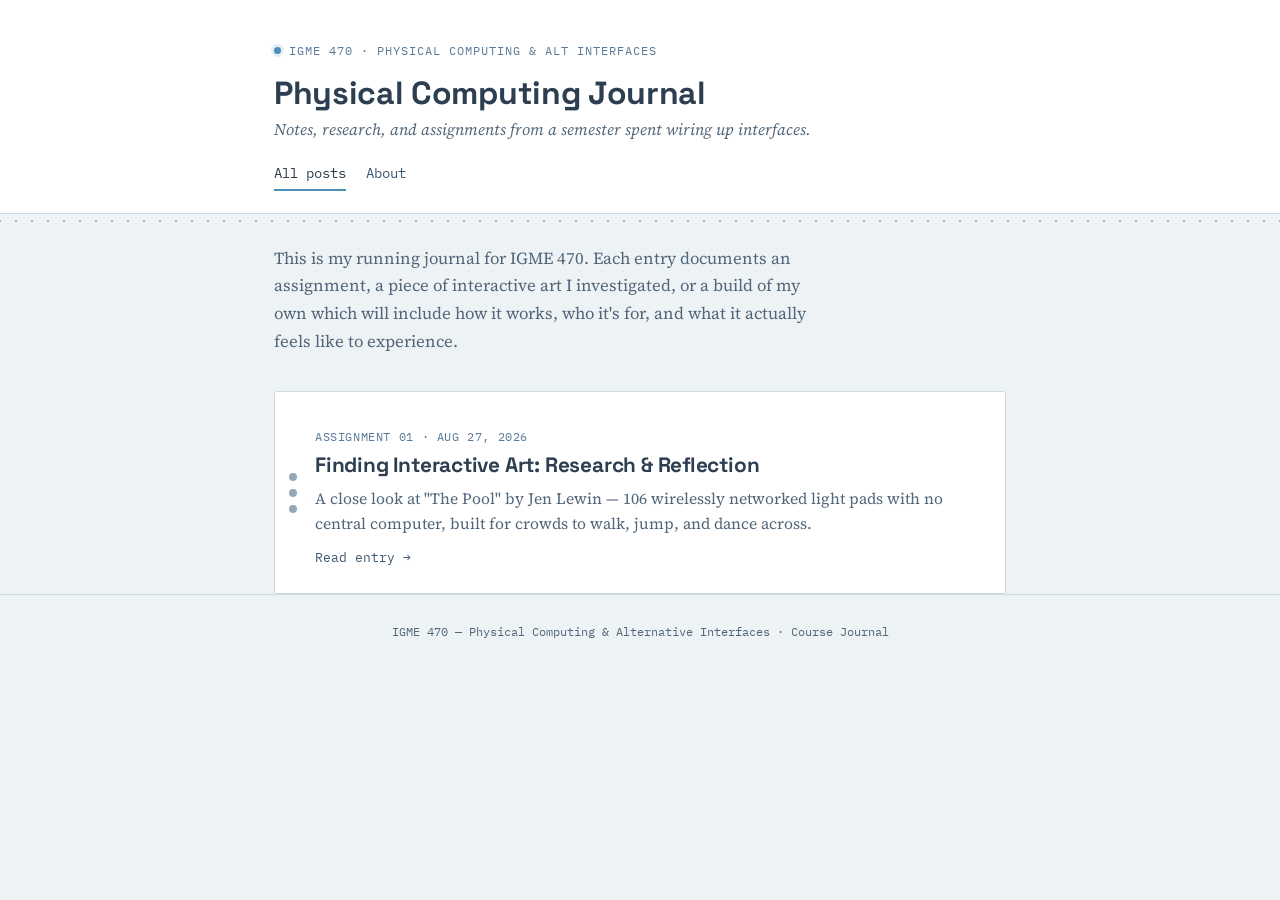
==== index.html @ b7bb46ce "Uploading website files Uploaded html and css files for the foundation of the website and also uploa" ====
<!DOCTYPE html>
<html lang="en">
<head>
<meta charset="UTF-8">
<meta name="viewport" content="width=device-width, initial-scale=1.0">
<title>Physical Computing Journal — IGME 470</title>
<meta name="description" content="Course journal for IGME 470: Physical Computing & Alternative Interfaces. Assignments, research, and reflections.">
<link rel="stylesheet" href="styles.css">
</head>
<body>

<header class="site-header">
  <div class="header-inner">
    <p class="course-tag"><span class="pin-dot"></span>IGME 470 · Physical Computing &amp; Alt Interfaces</p>
    <h1 class="site-title"><a href="index.html">Physical Computing Journal</a></h1>
    <p class="site-tagline">Notes, research, and assignments from a semester spent wiring up interfaces.</p>
    <nav class="site-nav">
      <a href="index.html" class="active">All posts</a>
      <a href="about.html">About</a>
    </nav>
  </div>
</header>
<div class="rail rail-top"></div>

<main class="wrap">

  <section class="intro">
    <p>This is my running journal for IGME 470. Each entry documents an assignment, a piece of interactive art I investigated, or a build of my own which will include how it works, who it's for, and what it actually feels like to experience.</p>
  </section>

  <section class="post-list">

    <a class="post-card" href="posts/2026-08-27-interactive-art-research.html">
      <p class="post-meta">Assignment 01 · Aug 27, 2026</p>
      <h2>Finding Interactive Art: Research &amp; Reflection</h2>
      <p class="post-excerpt">A close look at "The Pool" by Jen Lewin — 106 wirelessly networked light pads with no central computer, built for crowds to walk, jump, and dance across.</p>
      <span class="read-more">Read entry →</span>
    </a>

    <!--
      HOW TO ADD YOUR NEXT ASSIGNMENT
      1. Duplicate a file in /posts, rename it (see README.md for the naming pattern).
      2. Update its title, date, and body content.
      3. Copy the pattern above (one <a class="post-card"> block) and paste it here,
         above this comment, pointing "href" at your new file.
      New posts should go at the TOP of this list so the newest entry appears first.
    -->

  </section>

</main>

<footer class="site-footer">
  IGME 470 — Physical Computing &amp; Alternative Interfaces · Course Journal
</footer>

</body>
</html>
---- styles.css ----
/* ============================================================
   IGME 470 — Physical Computing & Alt Interfaces — Course Journal
   Design: muted steel blue, breadboard-rail motif
   ============================================================ */

@import url('https://fonts.googleapis.com/css2?family=Space+Grotesk:wght@500;600;700&family=Source+Serif+4:ital,opsz,wght@0,8..60,400;0,8..60,500;0,8..60,600;1,8..60,400&family=IBM+Plex+Mono:wght@400;500&display=swap');

:root {
  --bg: #eef2f5;
  --surface: #ffffff;
  --ink: #263340;
  --ink-soft: #52667a;
  --steel: #5b7a99;
  --steel-dark: #3e5872;
  --steel-deep: #2c3e50;
  --line: #cddbe4;
  --pin: #93a9ba;
  --accent: #4a90b8;
  --radius: 3px;
  --max-w: 780px;
}

* { box-sizing: border-box; }

html { scroll-behavior: smooth; }

body {
  margin: 0;
  background: var(--bg);
  color: var(--ink);
  font-family: 'Source Serif 4', Georgia, serif;
  font-size: 1.05rem;
  line-height: 1.65;
  -webkit-font-smoothing: antialiased;
}

/* Faint dotted breadboard texture across the whole page */
body {
  background-image:
    radial-gradient(var(--pin) 1px, transparent 1px);
  background-size: 22px 22px;
  background-position: -4px -4px;
  background-attachment: fixed;
}
body::before {
  content: "";
  position: fixed;
  inset: 0;
  background: linear-gradient(180deg, var(--bg) 0%, var(--bg) 100%);
  opacity: 0.94;
  pointer-events: none;
  z-index: -1;
}

h1, h2, h3, h4 {
  font-family: 'Space Grotesk', 'Segoe UI', sans-serif;
  color: var(--steel-deep);
  line-height: 1.2;
  margin: 0 0 0.5em;
  letter-spacing: -0.01em;
}

a {
  color: var(--steel-dark);
  text-decoration-color: var(--steel);
  text-underline-offset: 3px;
}
a:hover { color: var(--accent); }

.mono {
  font-family: 'IBM Plex Mono', monospace;
}

/* ---------- Layout shell ---------- */
.wrap {
  max-width: var(--max-w);
  margin: 0 auto;
  padding: 0 24px;
}

/* ---------- Breadboard rail (signature divider) ---------- */
.rail {
  height: 14px;
  width: 100%;
  background-image: radial-gradient(var(--steel) 1.6px, transparent 1.6px);
  background-size: 16px 14px;
  background-position: center;
  opacity: 0.55;
}
.rail.rail-top { margin-bottom: 0; }

/* ---------- Header / nav ---------- */
header.site-header {
  background: var(--surface);
  border-bottom: 1px solid var(--line);
}
.header-inner {
  max-width: var(--max-w);
  margin: 0 auto;
  padding: 28px 24px 22px;
}
.course-tag {
  font-family: 'IBM Plex Mono', monospace;
  font-size: 0.78rem;
  letter-spacing: 0.08em;
  text-transform: uppercase;
  color: var(--steel);
  display: flex;
  align-items: center;
  gap: 8px;
}
.course-tag .pin-dot {
  width: 7px; height: 7px; border-radius: 50%;
  background: var(--accent);
  box-shadow: 0 0 0 3px rgba(74,144,184,0.15);
}
.site-title {
  font-size: 2rem;
  margin: 6px 0 4px;
}
.site-title a { color: var(--steel-deep); text-decoration: none; }
.site-tagline {
  color: var(--ink-soft);
  font-family: 'Source Serif 4', serif;
  font-style: italic;
  font-size: 1rem;
  margin: 0;
}

nav.site-nav {
  margin-top: 16px;
  display: flex;
  gap: 20px;
  font-family: 'IBM Plex Mono', monospace;
  font-size: 0.85rem;
}
nav.site-nav a {
  text-decoration: none;
  color: var(--steel-dark);
  padding: 4px 0;
  border-bottom: 2px solid transparent;
}
nav.site-nav a:hover,
nav.site-nav a.active {
  border-bottom-color: var(--accent);
  color: var(--steel-deep);
}

/* ---------- Main / post list ---------- */
main { padding: 40px 0 80px; }

.intro {
  margin-bottom: 36px;
}
.intro p { color: var(--ink-soft); max-width: 62ch; }

.post-list {
  display: flex;
  flex-direction: column;
  gap: 18px;
}

/* Post preview card — styled like a component on a breadboard:
   two "pins" on the left connect to a horizontal lead into the card. */
.post-card {
  position: relative;
  display: block;
  background: var(--surface);
  border: 1px solid var(--line);
  border-radius: var(--radius);
  padding: 22px 24px 22px 40px;
  text-decoration: none;
  color: inherit;
  transition: border-color 0.15s ease, transform 0.15s ease, box-shadow 0.15s ease;
}
.post-card::before {
  /* the two connector pins */
  content: "";
  position: absolute;
  left: 14px;
  top: 50%;
  transform: translateY(-50%);
  width: 8px;
  height: 8px;
  border-radius: 50%;
  background: var(--pin);
  box-shadow: 0 -16px 0 var(--pin), 0 16px 0 var(--pin);
}
.post-card:hover {
  border-color: var(--steel);
  transform: translateX(2px);
  box-shadow: 4px 4px 0 rgba(91,122,153,0.10);
}
.post-card:hover::before {
  background: var(--accent);
  box-shadow: 0 -16px 0 var(--accent), 0 16px 0 var(--accent);
}

.post-meta {
  font-family: 'IBM Plex Mono', monospace;
  font-size: 0.76rem;
  letter-spacing: 0.05em;
  text-transform: uppercase;
  color: var(--steel);
  margin-bottom: 6px;
}
.post-card h2 {
  font-size: 1.3rem;
  margin: 0 0 8px;
}
.post-excerpt {
  color: var(--ink-soft);
  font-size: 0.98rem;
  margin: 0;
}
.read-more {
  display: inline-block;
  margin-top: 10px;
  font-family: 'IBM Plex Mono', monospace;
  font-size: 0.8rem;
  color: var(--steel-dark);
}

/* ---------- Single post page ---------- */
article.post {
  background: var(--surface);
  border: 1px solid var(--line);
  border-radius: var(--radius);
  padding: 40px;
}
.post-header { margin-bottom: 28px; border-bottom: 1px dashed var(--line); padding-bottom: 24px; }
.post-header .post-meta { margin-bottom: 10px; }
.post-header h1 { font-size: 2rem; }

article.post h2 {
  font-size: 1.25rem;
  margin-top: 2em;
  padding-top: 0.4em;
  border-top: 1px solid var(--line);
}
article.post p { margin: 0 0 1.1em; }
article.post ul, article.post ol { margin: 0 0 1.1em; padding-left: 1.4em; }
article.post li { margin-bottom: 0.4em; }
article.post blockquote {
  margin: 1.4em 0;
  padding: 4px 20px;
  border-left: 3px solid var(--steel);
  color: var(--ink-soft);
  font-style: italic;
}
article.post a { font-weight: 500; }

.back-link {
  display: inline-flex;
  align-items: center;
  gap: 6px;
  margin-bottom: 20px;
  font-family: 'IBM Plex Mono', monospace;
  font-size: 0.82rem;
  text-decoration: none;
  color: var(--steel-dark);
}
.back-link:hover { color: var(--accent); }

.tag-row {
  margin-top: 30px;
  padding-top: 20px;
  border-top: 1px dashed var(--line);
  display: flex;
  gap: 8px;
  flex-wrap: wrap;
}
.tag {
  font-family: 'IBM Plex Mono', monospace;
  font-size: 0.72rem;
  color: var(--steel-dark);
  background: #e3ebf0;
  border: 1px solid var(--line);
  padding: 3px 9px;
  border-radius: 20px;
}

/* ---------- Footer ---------- */
footer.site-footer {
  border-top: 1px solid var(--line);
  padding: 26px 0 40px;
  text-align: center;
  color: var(--ink-soft);
  font-family: 'IBM Plex Mono', monospace;
  font-size: 0.78rem;
}

/* ---------- Focus states (accessibility) ---------- */
a:focus-visible, button:focus-visible {
  outline: 2px solid var(--accent);
  outline-offset: 3px;
}

/* ---------- Responsive ---------- */
@media (max-width: 600px) {
  .header-inner { padding: 22px 20px 18px; }
  .site-title { font-size: 1.6rem; }
  article.post { padding: 26px 20px; }
  .post-card { padding: 18px 18px 18px 34px; }
}

/* ---------- Reduced motion ---------- */
@media (prefers-reduced-motion: reduce) {
  html { scroll-behavior: auto; }
  .post-card { transition: none; }
}
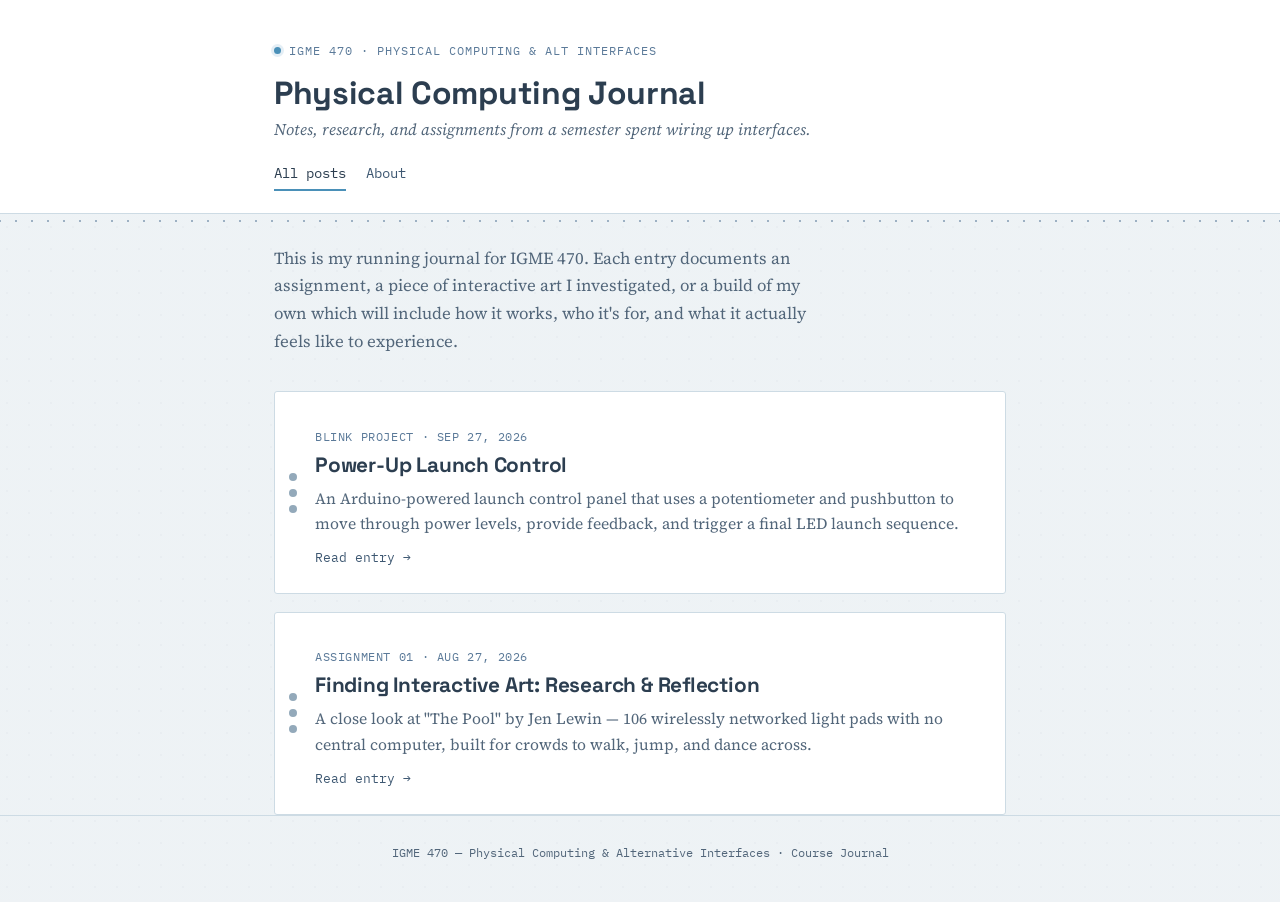
==== commit 0a81fbaa: "Add Blink Project to homepage" ====
--- a/index.html
+++ b/index.html
@@ -1,58 +1,63 @@
 <!DOCTYPE html>
 <html lang="en">
+
 <head>
-<meta charset="UTF-8">
-<meta name="viewport" content="width=device-width, initial-scale=1.0">
-<title>Physical Computing Journal — IGME 470</title>
-<meta name="description" content="Course journal for IGME 470: Physical Computing & Alternative Interfaces. Assignments, research, and reflections.">
-<link rel="stylesheet" href="styles.css">
+  <meta charset="UTF-8">
+  <meta name="viewport" content="width=device-width, initial-scale=1.0">
+  <title>Physical Computing Journal — IGME 470</title>
+  <meta name="description"
+    content="Course journal for IGME 470: Physical Computing & Alternative Interfaces. Assignments, research, and reflections.">
+  <link rel="stylesheet" href="styles.css">
 </head>
+
 <body>
 
-<header class="site-header">
-  <div class="header-inner">
-    <p class="course-tag"><span class="pin-dot"></span>IGME 470 · Physical Computing &amp; Alt Interfaces</p>
-    <h1 class="site-title"><a href="index.html">Physical Computing Journal</a></h1>
-    <p class="site-tagline">Notes, research, and assignments from a semester spent wiring up interfaces.</p>
-    <nav class="site-nav">
-      <a href="index.html" class="active">All posts</a>
-      <a href="about.html">About</a>
-    </nav>
-  </div>
-</header>
-<div class="rail rail-top"></div>
+  <header class="site-header">
+    <div class="header-inner">
+      <p class="course-tag"><span class="pin-dot"></span>IGME 470 · Physical Computing &amp; Alt Interfaces</p>
+      <h1 class="site-title"><a href="index.html">Physical Computing Journal</a></h1>
+      <p class="site-tagline">Notes, research, and assignments from a semester spent wiring up interfaces.</p>
+      <nav class="site-nav">
+        <a href="index.html" class="active">All posts</a>
+        <a href="about.html">About</a>
+      </nav>
+    </div>
+  </header>
+  <div class="rail rail-top"></div>
 
-<main class="wrap">
+  <main class="wrap">
 
-  <section class="intro">
-    <p>This is my running journal for IGME 470. Each entry documents an assignment, a piece of interactive art I investigated, or a build of my own which will include how it works, who it's for, and what it actually feels like to experience.</p>
-  </section>
+    <section class="intro">
+      <p>This is my running journal for IGME 470. Each entry documents an assignment, a piece of interactive art I
+        investigated, or a build of my own which will include how it works, who it's for, and what it actually feels
+        like to experience.</p>
+    </section>
 
-  <section class="post-list">
+    <section class="post-list">
 
-    <a class="post-card" href="posts/2026-08-27-interactive-art-research.html">
-      <p class="post-meta">Assignment 01 · Aug 27, 2026</p>
-      <h2>Finding Interactive Art: Research &amp; Reflection</h2>
-      <p class="post-excerpt">A close look at "The Pool" by Jen Lewin — 106 wirelessly networked light pads with no central computer, built for crowds to walk, jump, and dance across.</p>
-      <span class="read-more">Read entry →</span>
-    </a>
+      <a class="post-card" href="posts/2026-09-23-blink-project.html">
+        <p class="post-meta">Blink Project · Sep 27, 2026</p>
+        <h2>Power-Up Launch Control</h2>
+        <p class="post-excerpt">An Arduino-powered launch control panel that uses a potentiometer and pushbutton to move through power levels, provide feedback, and trigger a final LED launch sequence.</p>
+        <span class="read-more">Read entry →</span>
+      </a>
 
-    <!--
-      HOW TO ADD YOUR NEXT ASSIGNMENT
-      1. Duplicate a file in /posts, rename it (see README.md for the naming pattern).
-      2. Update its title, date, and body content.
-      3. Copy the pattern above (one <a class="post-card"> block) and paste it here,
-         above this comment, pointing "href" at your new file.
-      New posts should go at the TOP of this list so the newest entry appears first.
-    -->
+      <a class="post-card" href="posts/2026-08-27-interactive-art-research.html">
+        <p class="post-meta">Assignment 01 · Aug 27, 2026</p>
+        <h2>Finding Interactive Art: Research &amp; Reflection</h2>
+        <p class="post-excerpt">A close look at "The Pool" by Jen Lewin — 106 wirelessly networked light pads with no
+          central computer, built for crowds to walk, jump, and dance across.</p>
+        <span class="read-more">Read entry →</span>
+      </a>
 
-  </section>
+    </section>
 
-</main>
+  </main>
 
-<footer class="site-footer">
-  IGME 470 — Physical Computing &amp; Alternative Interfaces · Course Journal
-</footer>
+  <footer class="site-footer">
+    IGME 470 — Physical Computing &amp; Alternative Interfaces · Course Journal
+  </footer>
 
 </body>
+
 </html>
--- a/styles.css
+++ b/styles.css
@@ -1,7 +1,3 @@
-/* ============================================================
-   IGME 470 — Physical Computing & Alt Interfaces — Course Journal
-   Design: muted steel blue, breadboard-rail motif
-   ============================================================ */
 
 @import url('https://fonts.googleapis.com/css2?family=Space+Grotesk:wght@500;600;700&family=Source+Serif+4:ital,opsz,wght@0,8..60,400;0,8..60,500;0,8..60,600;1,8..60,400&family=IBM+Plex+Mono:wght@400;500&display=swap');
 
@@ -34,7 +30,6 @@
   -webkit-font-smoothing: antialiased;
 }
 
-/* Faint dotted breadboard texture across the whole page */
 body {
   background-image:
     radial-gradient(var(--pin) 1px, transparent 1px);
@@ -71,14 +66,13 @@
   font-family: 'IBM Plex Mono', monospace;
 }
 
-/* ---------- Layout shell ---------- */
 .wrap {
   max-width: var(--max-w);
   margin: 0 auto;
   padding: 0 24px;
 }
 
-/* ---------- Breadboard rail (signature divider) ---------- */
+/* --signature divider-- */
 .rail {
   height: 14px;
   width: 100%;
@@ -89,7 +83,7 @@
 }
 .rail.rail-top { margin-bottom: 0; }
 
-/* ---------- Header / nav ---------- */
+/* -- header/nav --*/
 header.site-header {
   background: var(--surface);
   border-bottom: 1px solid var(--line);
@@ -146,7 +140,7 @@
   color: var(--steel-deep);
 }
 
-/* ---------- Main / post list ---------- */
+/* -- main/post list -- */
 main { padding: 40px 0 80px; }
 
 .intro {
@@ -160,8 +154,6 @@
   gap: 18px;
 }
 
-/* Post preview card — styled like a component on a breadboard:
-   two "pins" on the left connect to a horizontal lead into the card. */
 .post-card {
   position: relative;
   display: block;
@@ -174,7 +166,6 @@
   transition: border-color 0.15s ease, transform 0.15s ease, box-shadow 0.15s ease;
 }
 .post-card::before {
-  /* the two connector pins */
   content: "";
   position: absolute;
   left: 14px;
@@ -221,7 +212,7 @@
   color: var(--steel-dark);
 }
 
-/* ---------- Single post page ---------- */
+/* -- single post page --*/
 article.post {
   background: var(--surface);
   border: 1px solid var(--line);
@@ -280,7 +271,7 @@
   border-radius: 20px;
 }
 
-/* ---------- Footer ---------- */
+/* --footer -- */
 footer.site-footer {
   border-top: 1px solid var(--line);
   padding: 26px 0 40px;
@@ -290,13 +281,13 @@
   font-size: 0.78rem;
 }
 
-/* ---------- Focus states (accessibility) ---------- */
+/* -- focus states (accessibility) -- */
 a:focus-visible, button:focus-visible {
   outline: 2px solid var(--accent);
   outline-offset: 3px;
 }
 
-/* ---------- Responsive ---------- */
+/* -- responsive-- */
 @media (max-width: 600px) {
   .header-inner { padding: 22px 20px 18px; }
   .site-title { font-size: 1.6rem; }
@@ -304,7 +295,7 @@
   .post-card { padding: 18px 18px 18px 34px; }
 }
 
-/* ---------- Reduced motion ---------- */
+/* -- reduced motion - */
 @media (prefers-reduced-motion: reduce) {
   html { scroll-behavior: auto; }
   .post-card { transition: none; }
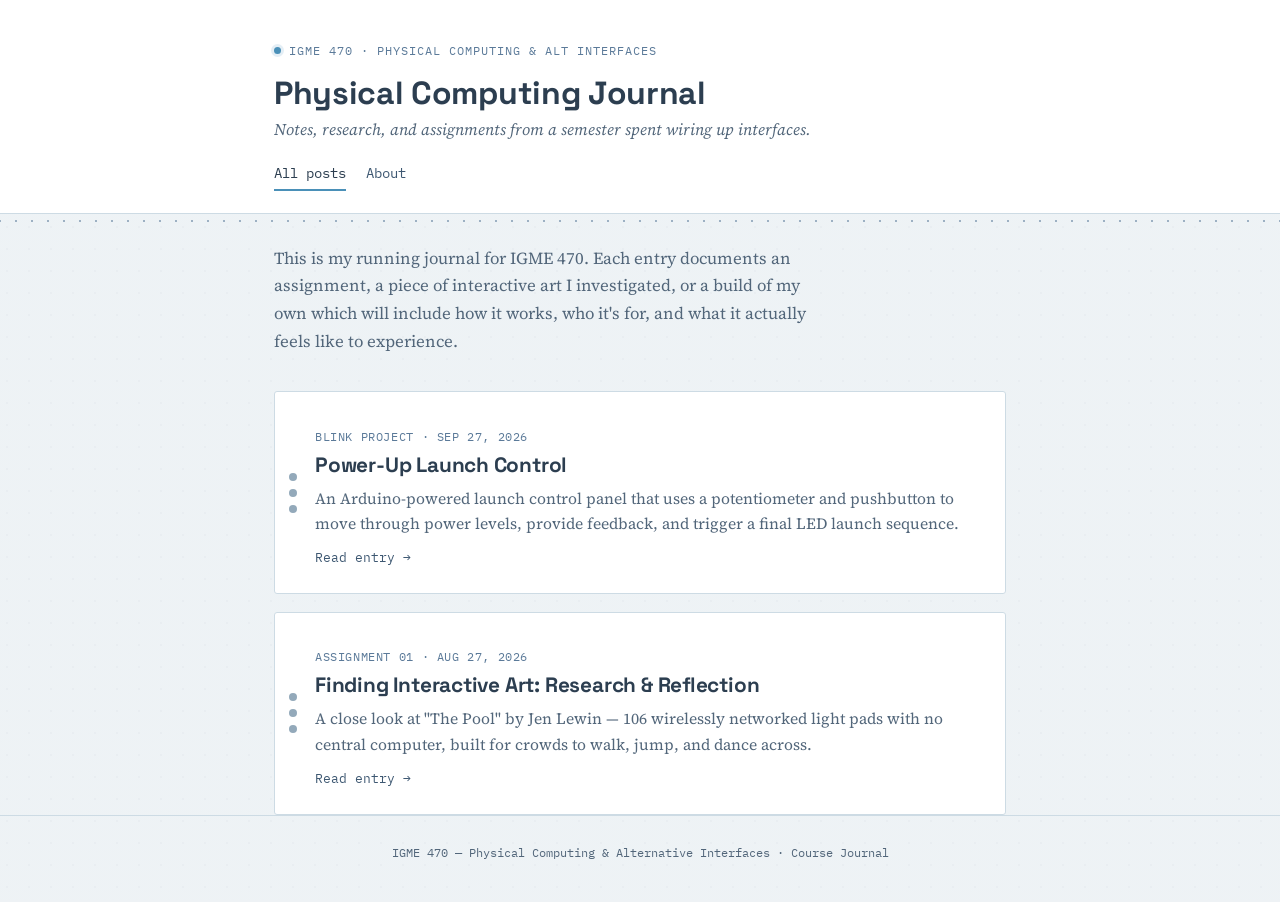
==== commit ff307e2b: "reuploading index and styles" ====
--- a/index.html
+++ b/index.html
@@ -60,4 +60,4 @@
 
 </body>
 
-</html>
+</html>
--- a/styles.css
+++ b/styles.css
@@ -1,4 +1,3 @@
-
 @import url('https://fonts.googleapis.com/css2?family=Space+Grotesk:wght@500;600;700&family=Source+Serif+4:ital,opsz,wght@0,8..60,400;0,8..60,500;0,8..60,600;1,8..60,400&family=IBM+Plex+Mono:wght@400;500&display=swap');
 
 :root {
@@ -16,9 +15,13 @@
   --max-w: 780px;
 }
 
-* { box-sizing: border-box; }
-
-html { scroll-behavior: smooth; }
+* {
+  box-sizing: border-box;
+}
+
+html {
+  scroll-behavior: smooth;
+}
 
 body {
   margin: 0;
@@ -30,6 +33,7 @@
   -webkit-font-smoothing: antialiased;
 }
 
+/* Faint dotted breadboard texture across the whole page */
 body {
   background-image:
     radial-gradient(var(--pin) 1px, transparent 1px);
@@ -37,6 +41,7 @@
   background-position: -4px -4px;
   background-attachment: fixed;
 }
+
 body::before {
   content: "";
   position: fixed;
@@ -47,7 +52,10 @@
   z-index: -1;
 }
 
-h1, h2, h3, h4 {
+h1,
+h2,
+h3,
+h4 {
   font-family: 'Space Grotesk', 'Segoe UI', sans-serif;
   color: var(--steel-deep);
   line-height: 1.2;
@@ -60,7 +68,10 @@
   text-decoration-color: var(--steel);
   text-underline-offset: 3px;
 }
-a:hover { color: var(--accent); }
+
+a:hover {
+  color: var(--accent);
+}
 
 .mono {
   font-family: 'IBM Plex Mono', monospace;
@@ -72,7 +83,6 @@
   padding: 0 24px;
 }
 
-/* --signature divider-- */
 .rail {
   height: 14px;
   width: 100%;
@@ -81,18 +91,23 @@
   background-position: center;
   opacity: 0.55;
 }
-.rail.rail-top { margin-bottom: 0; }
-
-/* -- header/nav --*/
+
+.rail.rail-top {
+  margin-bottom: 0;
+}
+
+/* Header / nav  */
 header.site-header {
   background: var(--surface);
   border-bottom: 1px solid var(--line);
 }
+
 .header-inner {
   max-width: var(--max-w);
   margin: 0 auto;
   padding: 28px 24px 22px;
 }
+
 .course-tag {
   font-family: 'IBM Plex Mono', monospace;
   font-size: 0.78rem;
@@ -103,16 +118,25 @@
   align-items: center;
   gap: 8px;
 }
+
 .course-tag .pin-dot {
-  width: 7px; height: 7px; border-radius: 50%;
+  width: 7px;
+  height: 7px;
+  border-radius: 50%;
   background: var(--accent);
-  box-shadow: 0 0 0 3px rgba(74,144,184,0.15);
-}
+  box-shadow: 0 0 0 3px rgba(74, 144, 184, 0.15);
+}
+
 .site-title {
   font-size: 2rem;
   margin: 6px 0 4px;
 }
-.site-title a { color: var(--steel-deep); text-decoration: none; }
+
+.site-title a {
+  color: var(--steel-deep);
+  text-decoration: none;
+}
+
 .site-tagline {
   color: var(--ink-soft);
   font-family: 'Source Serif 4', serif;
@@ -128,25 +152,33 @@
   font-family: 'IBM Plex Mono', monospace;
   font-size: 0.85rem;
 }
+
 nav.site-nav a {
   text-decoration: none;
   color: var(--steel-dark);
   padding: 4px 0;
   border-bottom: 2px solid transparent;
 }
+
 nav.site-nav a:hover,
 nav.site-nav a.active {
   border-bottom-color: var(--accent);
   color: var(--steel-deep);
 }
 
-/* -- main/post list -- */
-main { padding: 40px 0 80px; }
+/*  Main / post list */
+main {
+  padding: 40px 0 80px;
+}
 
 .intro {
   margin-bottom: 36px;
 }
-.intro p { color: var(--ink-soft); max-width: 62ch; }
+
+.intro p {
+  color: var(--ink-soft);
+  max-width: 62ch;
+}
 
 .post-list {
   display: flex;
@@ -165,6 +197,7 @@
   color: inherit;
   transition: border-color 0.15s ease, transform 0.15s ease, box-shadow 0.15s ease;
 }
+
 .post-card::before {
   content: "";
   position: absolute;
@@ -177,11 +210,13 @@
   background: var(--pin);
   box-shadow: 0 -16px 0 var(--pin), 0 16px 0 var(--pin);
 }
+
 .post-card:hover {
   border-color: var(--steel);
   transform: translateX(2px);
-  box-shadow: 4px 4px 0 rgba(91,122,153,0.10);
-}
+  box-shadow: 4px 4px 0 rgba(91, 122, 153, 0.10);
+}
+
 .post-card:hover::before {
   background: var(--accent);
   box-shadow: 0 -16px 0 var(--accent), 0 16px 0 var(--accent);
@@ -195,15 +230,18 @@
   color: var(--steel);
   margin-bottom: 6px;
 }
+
 .post-card h2 {
   font-size: 1.3rem;
   margin: 0 0 8px;
 }
+
 .post-excerpt {
   color: var(--ink-soft);
   font-size: 0.98rem;
   margin: 0;
 }
+
 .read-more {
   display: inline-block;
   margin-top: 10px;
@@ -212,16 +250,27 @@
   color: var(--steel-dark);
 }
 
-/* -- single post page --*/
+/* Single post page */
 article.post {
   background: var(--surface);
   border: 1px solid var(--line);
   border-radius: var(--radius);
   padding: 40px;
 }
-.post-header { margin-bottom: 28px; border-bottom: 1px dashed var(--line); padding-bottom: 24px; }
-.post-header .post-meta { margin-bottom: 10px; }
-.post-header h1 { font-size: 2rem; }
+
+.post-header {
+  margin-bottom: 28px;
+  border-bottom: 1px dashed var(--line);
+  padding-bottom: 24px;
+}
+
+.post-header .post-meta {
+  margin-bottom: 10px;
+}
+
+.post-header h1 {
+  font-size: 2rem;
+}
 
 article.post h2 {
   font-size: 1.25rem;
@@ -229,9 +278,21 @@
   padding-top: 0.4em;
   border-top: 1px solid var(--line);
 }
-article.post p { margin: 0 0 1.1em; }
-article.post ul, article.post ol { margin: 0 0 1.1em; padding-left: 1.4em; }
-article.post li { margin-bottom: 0.4em; }
+
+article.post p {
+  margin: 0 0 1.1em;
+}
+
+article.post ul,
+article.post ol {
+  margin: 0 0 1.1em;
+  padding-left: 1.4em;
+}
+
+article.post li {
+  margin-bottom: 0.4em;
+}
+
 article.post blockquote {
   margin: 1.4em 0;
   padding: 4px 20px;
@@ -239,7 +300,38 @@
   color: var(--ink-soft);
   font-style: italic;
 }
-article.post a { font-weight: 500; }
+
+article.post a {
+  font-weight: 500;
+}
+
+article.post img {
+  display: block;
+  max-width: 100%;
+  height: auto;
+  margin: 1.5em auto;
+}
+
+article.post video {
+  display: block;
+  max-width: 100%;
+  height: auto;
+  margin: 1.5em auto;
+}
+
+article.post pre {
+  background: #eef2f5;
+  border: 1px solid var(--line);
+  padding: 20px;
+  overflow-x: auto;
+  margin: 1.5em 0;
+}
+
+article.post code {
+  font-family: 'IBM Plex Mono', monospace;
+  font-size: 0.85rem;
+  line-height: 1.6;
+}
 
 .back-link {
   display: inline-flex;
@@ -251,7 +343,10 @@
   text-decoration: none;
   color: var(--steel-dark);
 }
-.back-link:hover { color: var(--accent); }
+
+.back-link:hover {
+  color: var(--accent);
+}
 
 .tag-row {
   margin-top: 30px;
@@ -261,6 +356,7 @@
   gap: 8px;
   flex-wrap: wrap;
 }
+
 .tag {
   font-family: 'IBM Plex Mono', monospace;
   font-size: 0.72rem;
@@ -271,7 +367,7 @@
   border-radius: 20px;
 }
 
-/* --footer -- */
+/*  Footer */
 footer.site-footer {
   border-top: 1px solid var(--line);
   padding: 26px 0 40px;
@@ -281,22 +377,39 @@
   font-size: 0.78rem;
 }
 
-/* -- focus states (accessibility) -- */
-a:focus-visible, button:focus-visible {
+/* Focus states (accessibility)  */
+a:focus-visible,
+button:focus-visible {
   outline: 2px solid var(--accent);
   outline-offset: 3px;
 }
 
-/* -- responsive-- */
+/* Responsive */
 @media (max-width: 600px) {
-  .header-inner { padding: 22px 20px 18px; }
-  .site-title { font-size: 1.6rem; }
-  article.post { padding: 26px 20px; }
-  .post-card { padding: 18px 18px 18px 34px; }
-}
-
-/* -- reduced motion - */
+  .header-inner {
+    padding: 22px 20px 18px;
+  }
+
+  .site-title {
+    font-size: 1.6rem;
+  }
+
+  article.post {
+    padding: 26px 20px;
+  }
+
+  .post-card {
+    padding: 18px 18px 18px 34px;
+  }
+}
+
+/* Reduced motion*/
 @media (prefers-reduced-motion: reduce) {
-  html { scroll-behavior: auto; }
-  .post-card { transition: none; }
-}
+  html {
+    scroll-behavior: auto;
+  }
+
+  .post-card {
+    transition: none;
+  }
+}
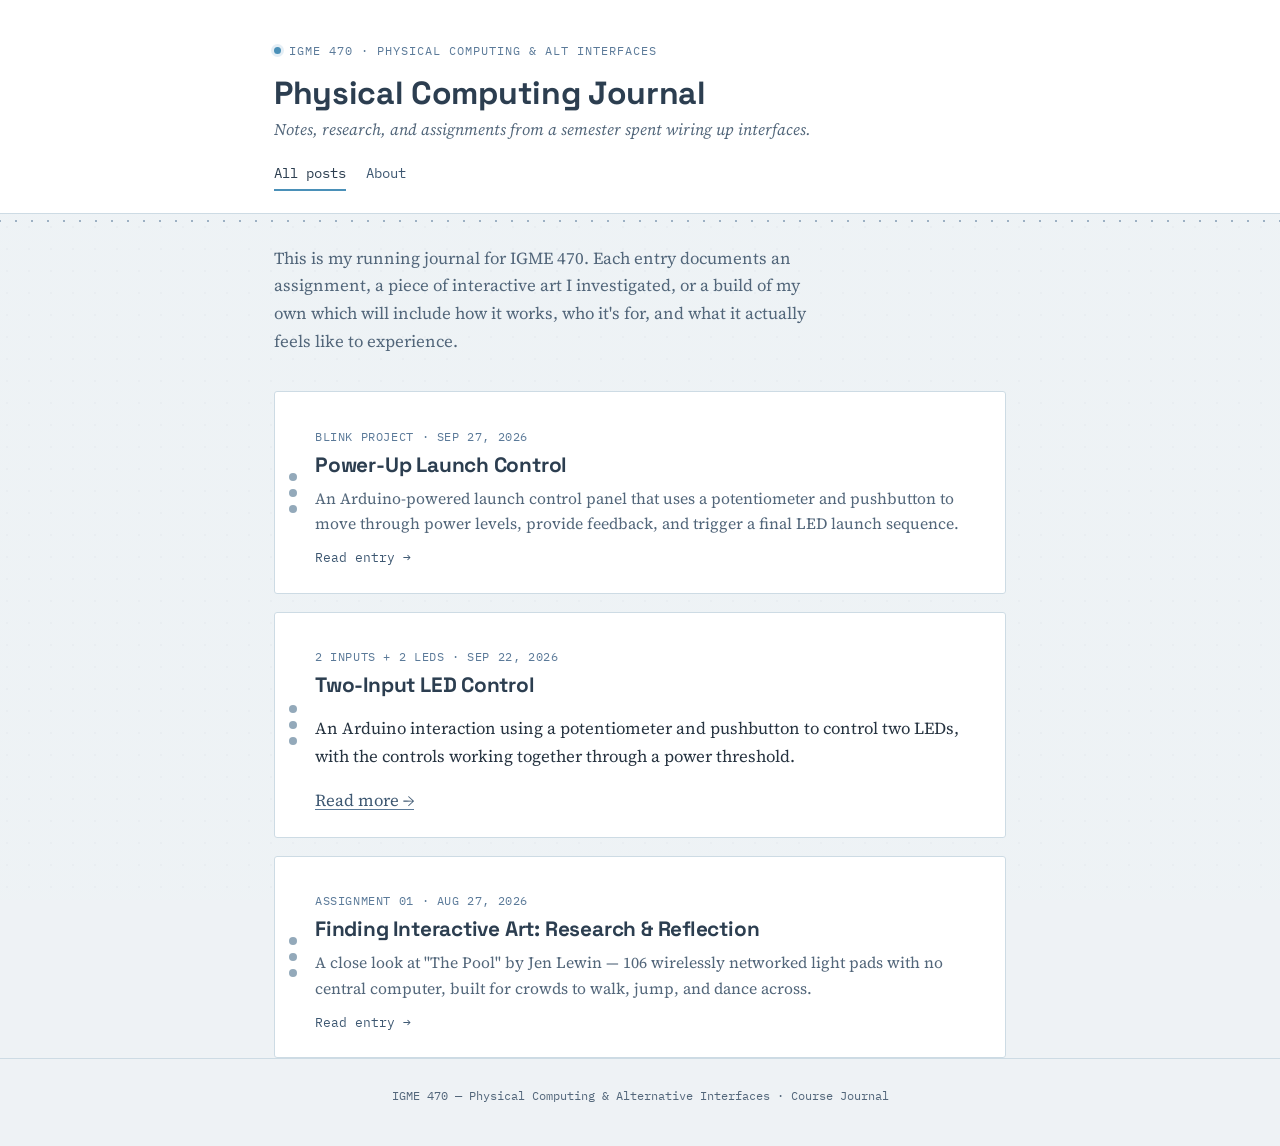
==== commit aeed5472: "Update index.html" ====
--- a/index.html
+++ b/index.html
@@ -42,6 +42,16 @@
         <span class="read-more">Read entry →</span>
       </a>
 
+      <article class="post-card">
+        <p class="post-meta">2 Inputs + 2 LEDs · Sep 22, 2026</p>
+        <h2>Two-Input LED Control</h2>
+        <p>
+          An Arduino interaction using a potentiometer and pushbutton to control
+          two LEDs, with the controls working together through a power threshold.
+        </p>
+        <a href="posts/2026-09-22-two-input-two-led.html">Read more →</a>
+      </article>
+
       <a class="post-card" href="posts/2026-08-27-interactive-art-research.html">
         <p class="post-meta">Assignment 01 · Aug 27, 2026</p>
         <h2>Finding Interactive Art: Research &amp; Reflection</h2>
@@ -60,4 +70,4 @@
 
 </body>
 
-</html>+</html>
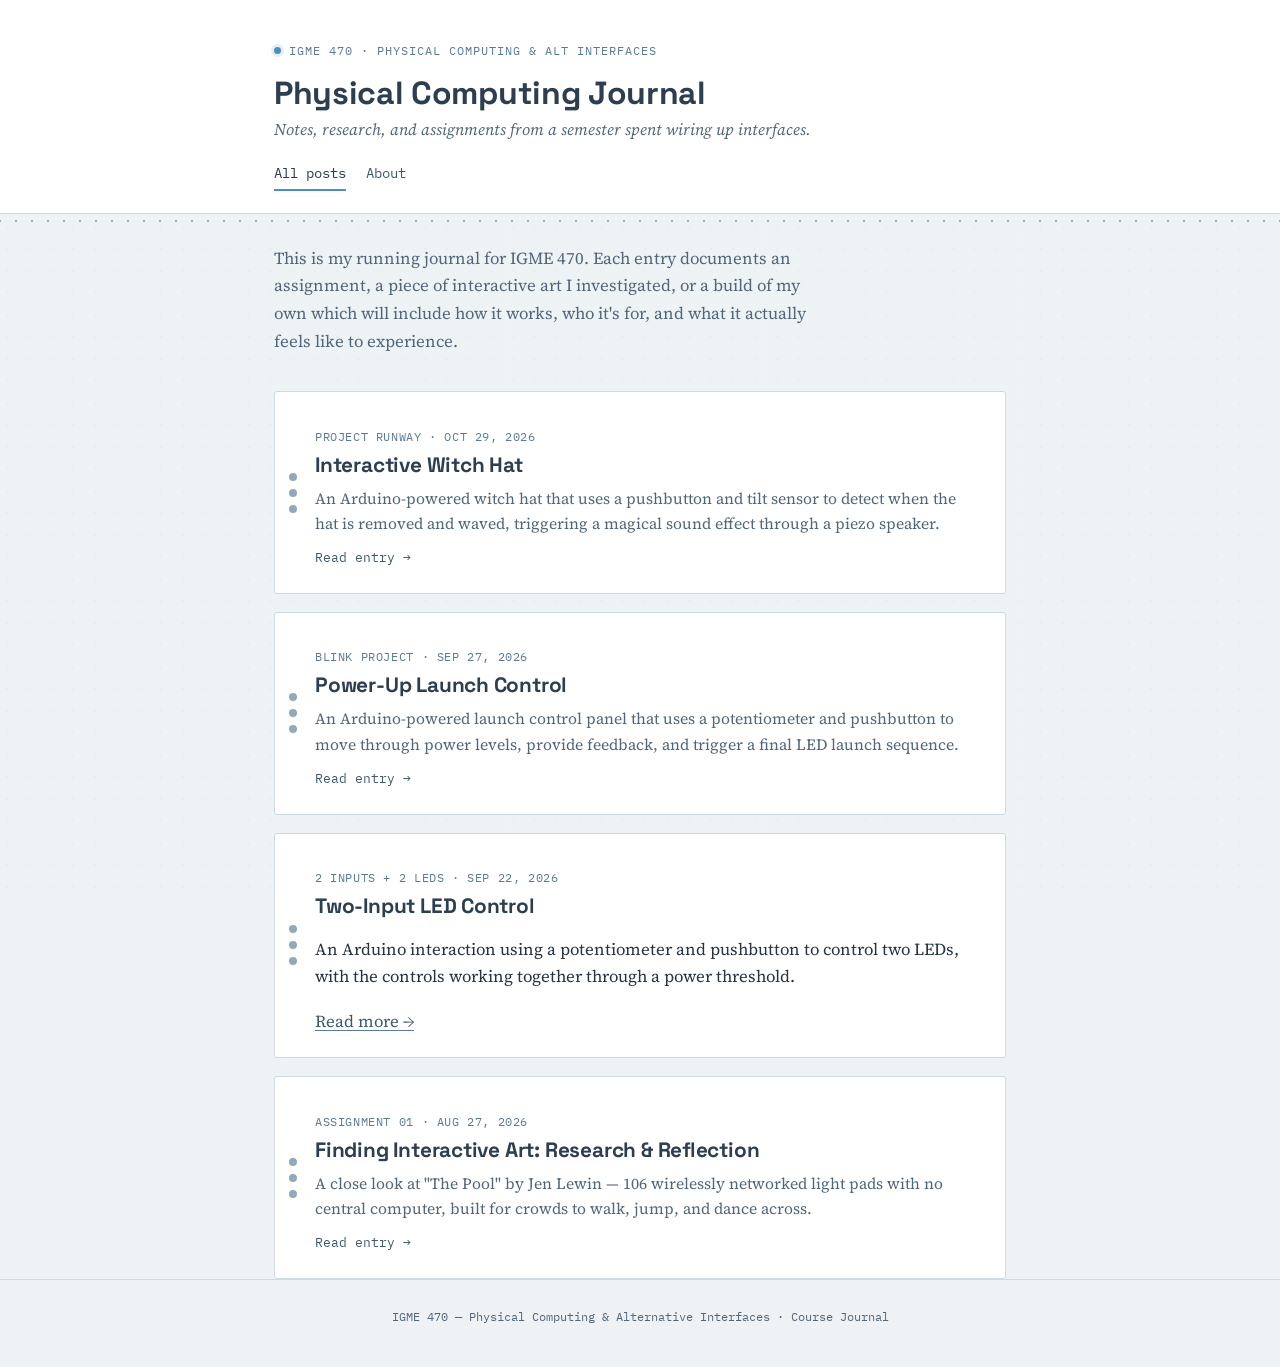
==== commit 53db75cd: "uploading updated index.html file" ====
--- a/index.html
+++ b/index.html
@@ -35,10 +35,18 @@
 
     <section class="post-list">
 
+      <a class="post-card" href="posts/2026-10-29-runway-project.html">
+        <p class="post-meta">Project Runway · Oct 29, 2026</p>
+        <h2>Interactive Witch Hat</h2>
+        <p class="post-excerpt">An Arduino-powered witch hat that uses a pushbutton and tilt sensor to detect when the hat is removed and waved, triggering a magical sound effect through a piezo speaker.</p>
+        <span class="read-more">Read entry →</span>
+      </a>
+
       <a class="post-card" href="posts/2026-09-23-blink-project.html">
         <p class="post-meta">Blink Project · Sep 27, 2026</p>
         <h2>Power-Up Launch Control</h2>
-        <p class="post-excerpt">An Arduino-powered launch control panel that uses a potentiometer and pushbutton to move through power levels, provide feedback, and trigger a final LED launch sequence.</p>
+        <p class="post-excerpt">An Arduino-powered launch control panel that uses a potentiometer and pushbutton to move
+          through power levels, provide feedback, and trigger a final LED launch sequence.</p>
         <span class="read-more">Read entry →</span>
       </a>
 
@@ -70,4 +78,4 @@
 
 </body>
 
-</html>
+</html>
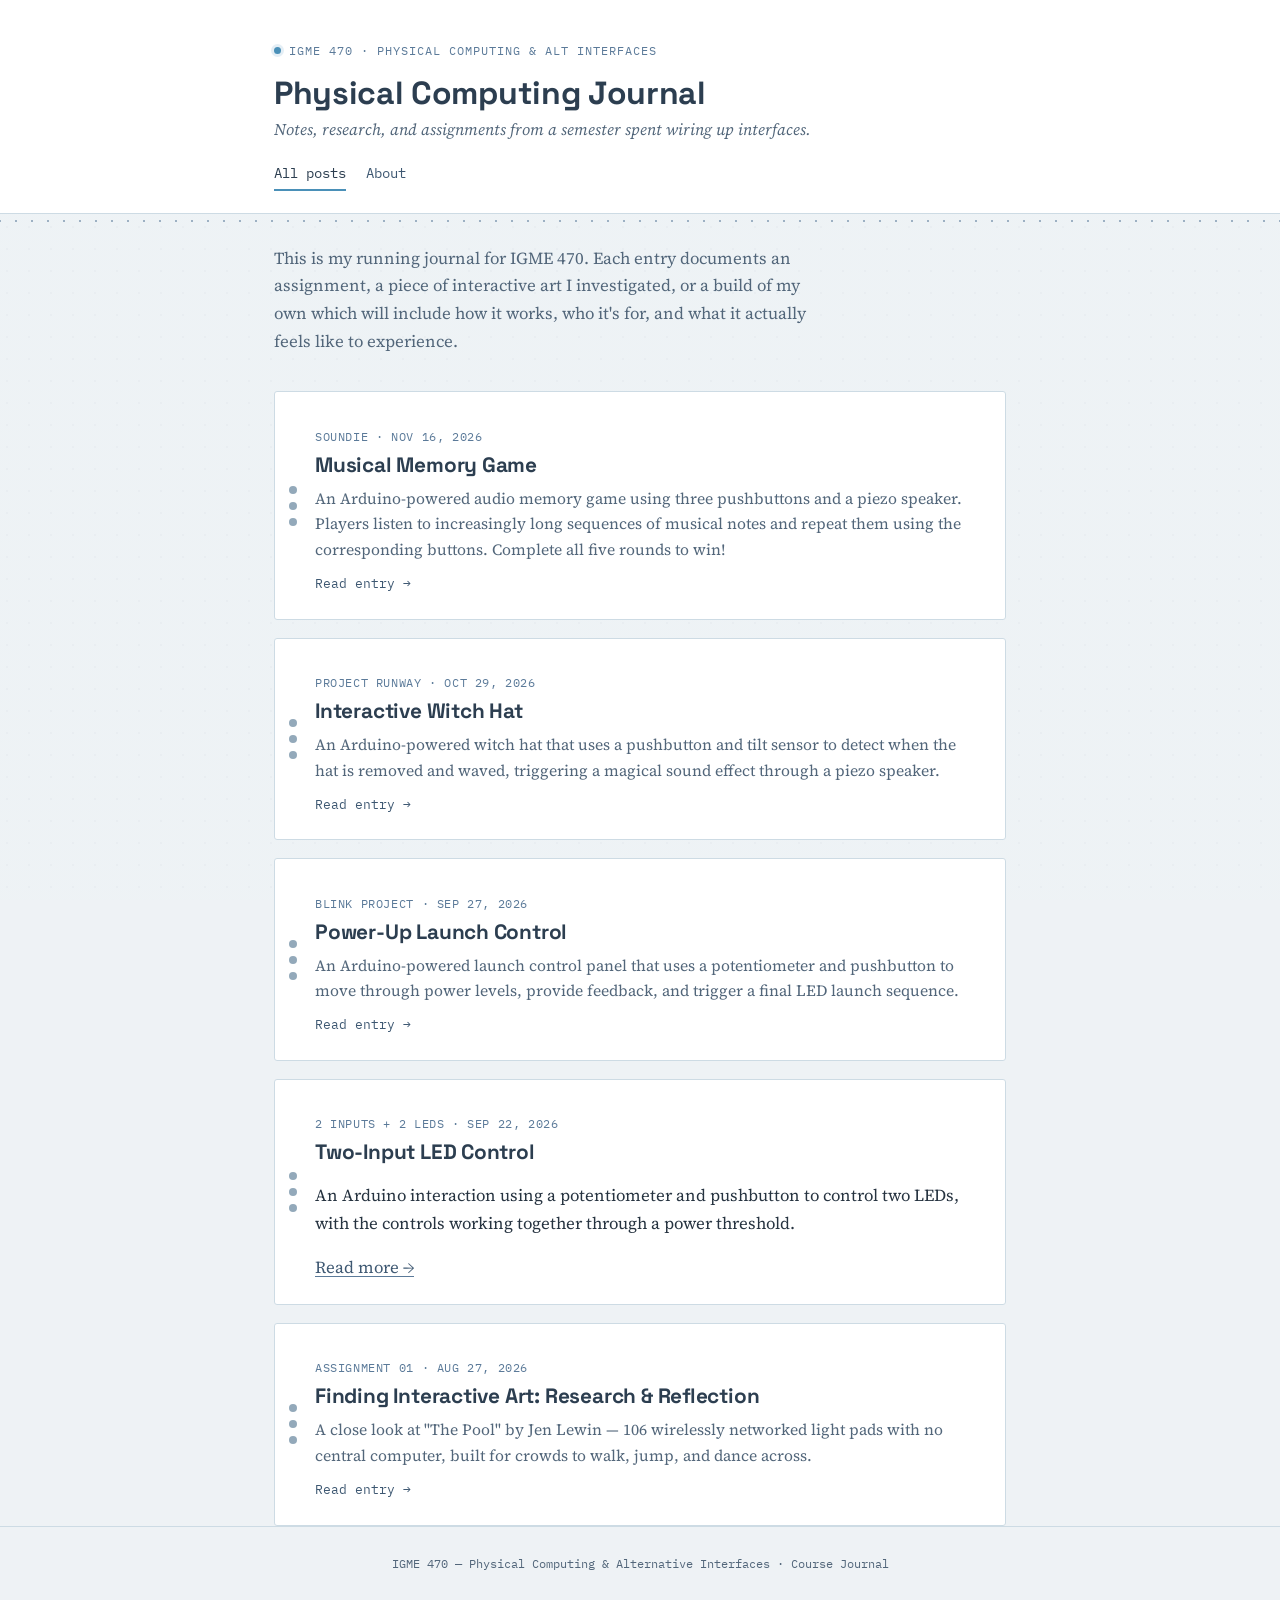
==== commit b62a46a3: "uploading updated index.html file" ====
--- a/index.html
+++ b/index.html
@@ -35,10 +35,26 @@
 
     <section class="post-list">
 
+
+      <a class="post-card" href="posts/2026-11-16-soundie-project.html">
+        <p class="post-meta">Soundie · Nov 16, 2026</p>
+        <h2>Musical Memory Game</h2>
+        <p class="post-excerpt">
+          An Arduino-powered audio memory game using three
+          pushbuttons and a piezo speaker. Players listen to
+          increasingly long sequences of musical notes and
+          repeat them using the corresponding buttons.
+          Complete all five rounds to win!
+        </p>
+        <span class="read-more">Read entry →</span>
+      </a>
+
+
       <a class="post-card" href="posts/2026-10-29-runway-project.html">
         <p class="post-meta">Project Runway · Oct 29, 2026</p>
         <h2>Interactive Witch Hat</h2>
-        <p class="post-excerpt">An Arduino-powered witch hat that uses a pushbutton and tilt sensor to detect when the hat is removed and waved, triggering a magical sound effect through a piezo speaker.</p>
+        <p class="post-excerpt">An Arduino-powered witch hat that uses a pushbutton and tilt sensor to detect when the
+          hat is removed and waved, triggering a magical sound effect through a piezo speaker.</p>
         <span class="read-more">Read entry →</span>
       </a>
 
